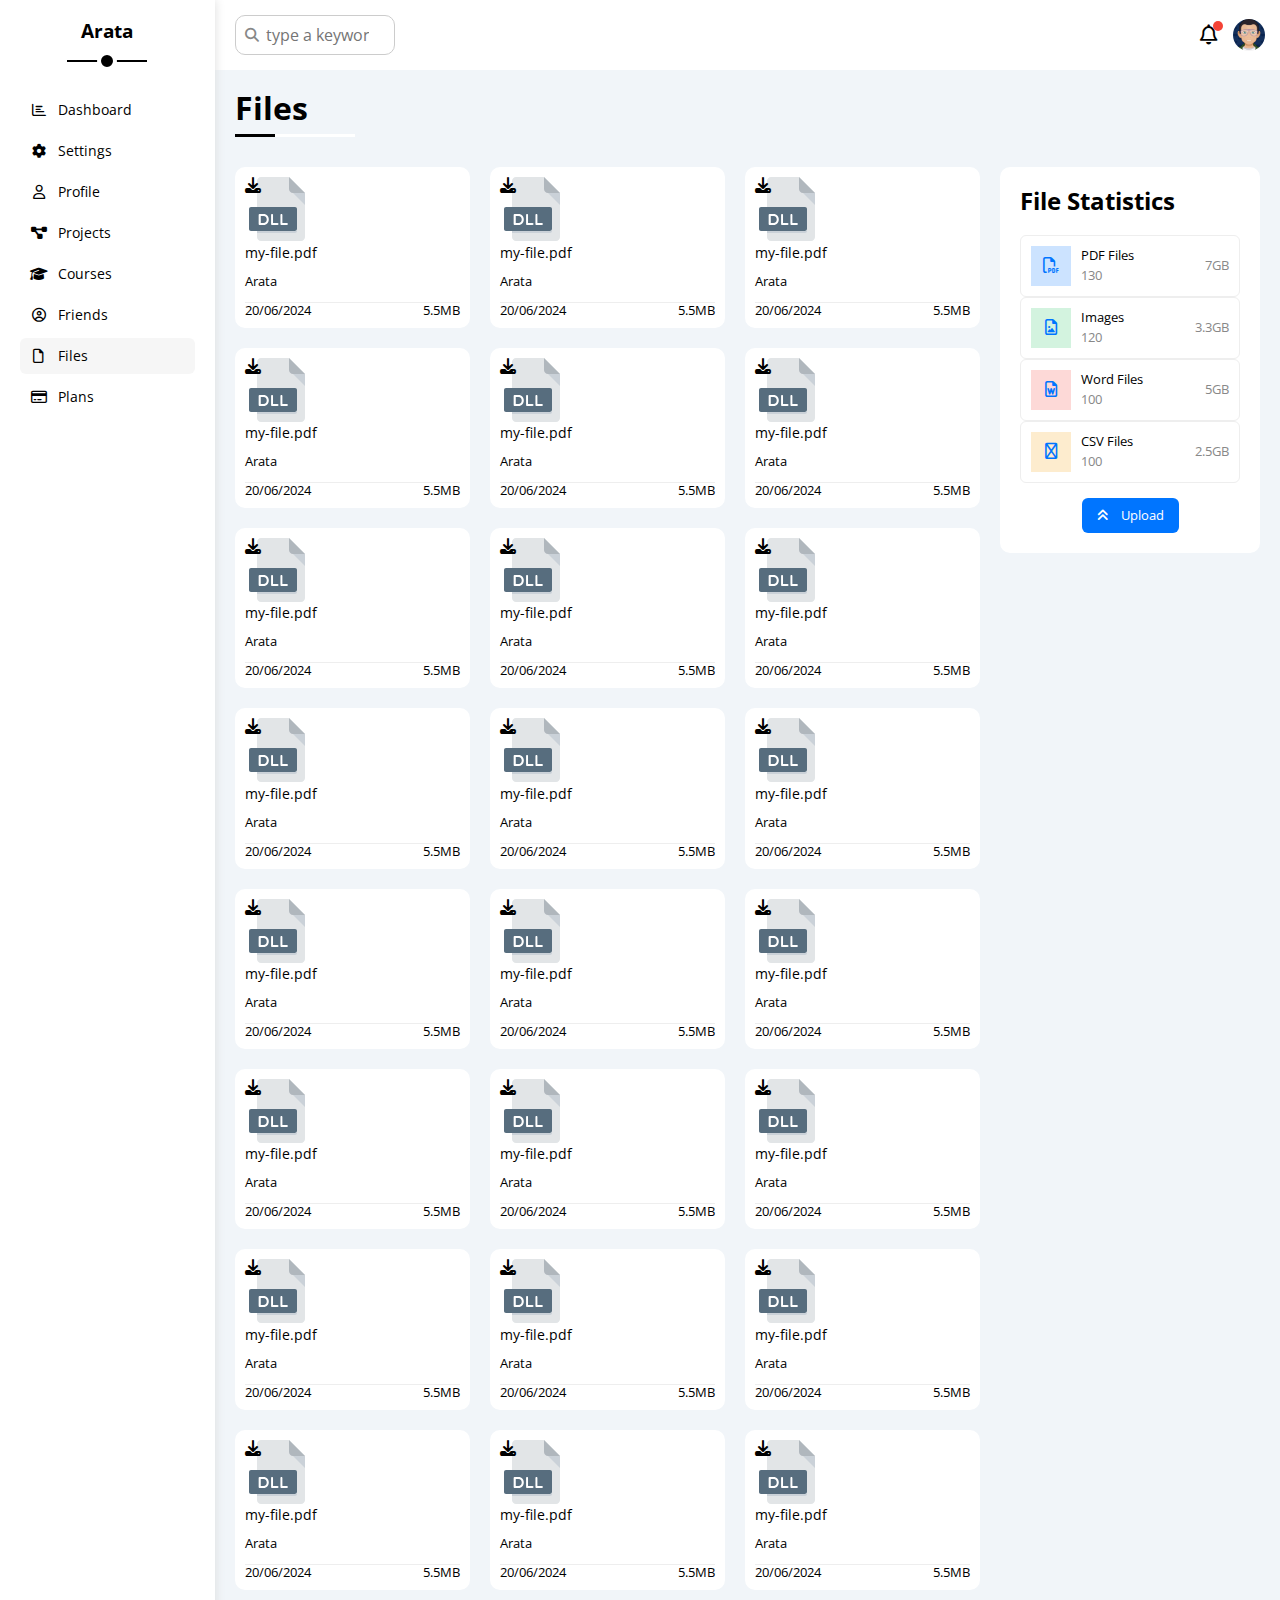
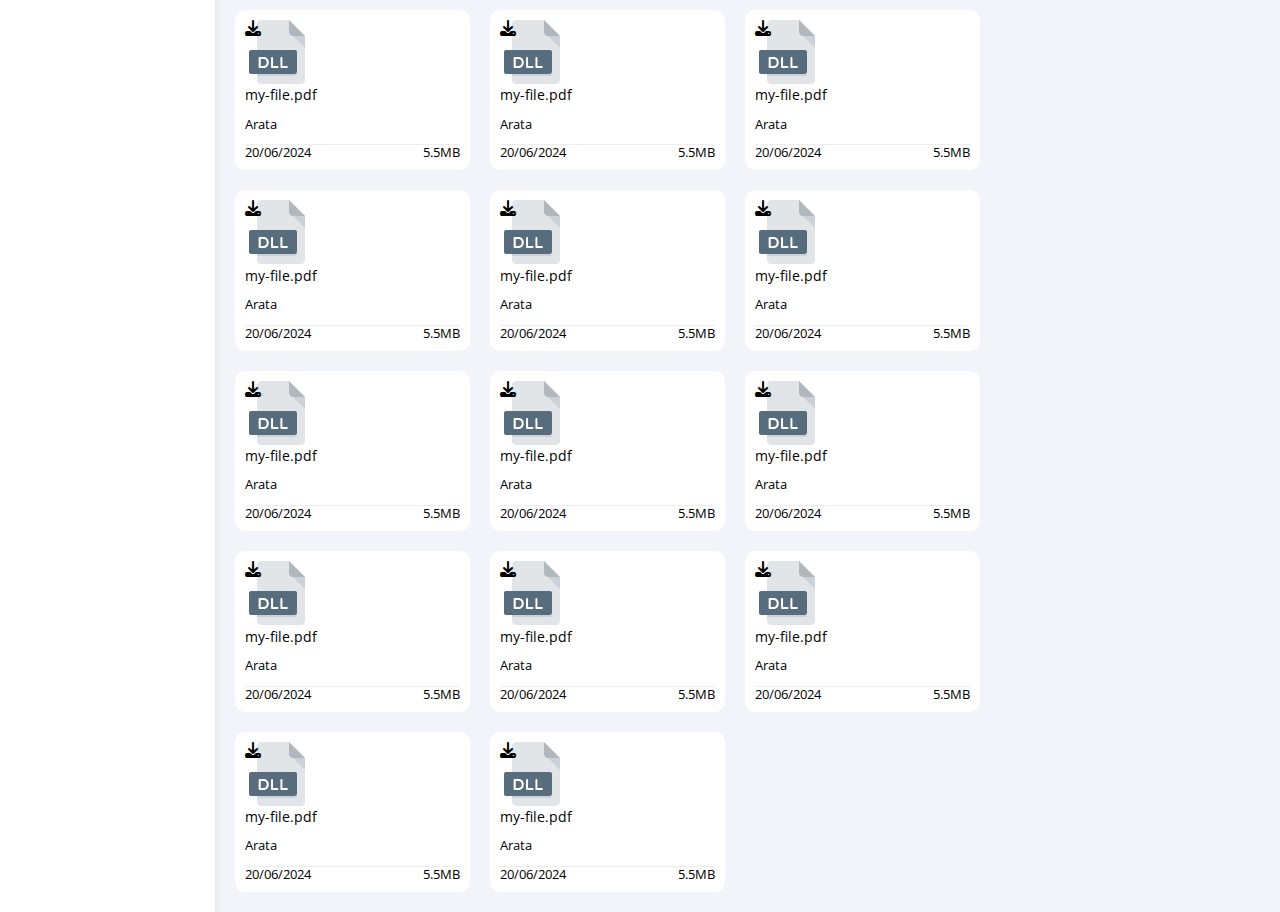
==== files.html @ ffbc425f "upload the design" ====
<!DOCTYPE html>
<html lang="en">

<head>
    <meta charset="UTF-8">
    <meta http-equiv="X-UA-Compatible" content="ie=edge">
    <meta name="viewport" content="width=device-width, initial-scale=1.0">
    <!-- render elements of site -->
    <link rel="stylesheet" href="css/normalize.css">
    <!-- font awesome -->
    <link rel="stylesheet" href="css/all.min.css">
    <!-- framework -->
    <link rel="stylesheet" href="css/framework.css">
    <!-- google fonts -->
    <link rel="preconnect" href="https://fonts.googleapis.com">
    <link rel="preconnect" href="https://fonts.gstatic.com" crossorigin>
    <link href="https://fonts.googleapis.com/css2?family=Open+Sans:ital,wght@0,300..800;1,300..800&display=swap"
        rel="stylesheet">
    <!-- main style -->
    <link rel="stylesheet" href="css/main.css">
    <title>Files</title>
</head>

<body>
    <div class="page d-flex">
        <div class="sidebar bg-white p-20 p-relative">
            <h3 class="p-relative text-c mt-0">Arata</h3>
            <ul>
                <li>
                    <a class=" d-flex align-center fs-14 c-black rad-6 p-10" href="index.html">
                        <i class="fa-regular fa-chart-bar fa-fw"></i>
                        <span>Dashboard</span>
                    </a>
                </li>
                <li>
                    <a class="d-flex align-center fs-14 c-black rad-6 p-10" href="settings.html">
                        <i class="fa-solid fa-gear fa-fw"></i>
                        <span>Settings</span>
                    </a>
                </li>
                <li>
                    <a class="d-flex align-center fs-14 c-black rad-6 p-10" href="profile.html">
                        <i class="fa-regular fa-user fa-fw"></i>
                        <span>Profile</span>
                    </a>
                </li>
                <li>
                    <a class="d-flex align-center fs-14 c-black rad-6 p-10" href="projects.html">
                        <i class="fa-solid fa-diagram-project fa-fw"></i>
                        <span>Projects</span>
                    </a>
                </li>
                <li>
                    <a class="d-flex align-center fs-14 c-black rad-6 p-10" href="courses.html">
                        <i class="fa-solid fa-graduation-cap fa-fw"></i>
                        <span>Courses</span>
                    </a>
                </li>
                <li>
                    <a class="d-flex align-center fs-14 c-black rad-6 p-10" href="friends.html">
                        <i class="fa-regular fa-circle-user fa-fw"></i>
                        <span>Friends</span>
                    </a>
                </li>
                <li>
                    <a class="active d-flex align-center fs-14 c-black rad-6 p-10" href="files.html">
                        <i class="fa-regular fa-file fa-fw"></i>
                        <span>Files</span>
                    </a>
                </li>
                <li>
                    <a class="d-flex align-center fs-14 c-black rad-6 p-10" href="plans.html">
                        <i class="fa-regular fa-credit-card fa-fw"></i>
                        <span>Plans</span>
                    </a>
                </li>
            </ul>
        </div>
        <div class="content w-full">
            <!-- START head -->
            <div class="head bg-white p-15 between-flex">
                <div class="search p-relative">
                    <input class="p-10" type="search" name="search" placeholder="type a keyword" id="">
                </div>
                <div class="icons d-flex align-center">
                    <span class="notification p-relative">
                        <i class="fa-regular fa-bell fa-lg"></i>
                    </span>
                    <img src="images/avatar.png" alt="">
                </div>
            </div>
            <!-- END head -->
            <h1 class="p-relative">Files</h1>
            <div class="files-page d-flex  m-20 gap-20">
                <div class="files-stats p-20 bg-white rad-10">
                    <h2 class="mt-0 mb-15 text-c-mobile">File Statistics</h2>
                    <div class="d-flex align-center p-10 rad-6 mb-15 fs-13 border-eee">
                        <i class="fa-regular fa-file-pdf fa-lg blue center-flex c-blue icon"></i>
                        <div class="info ">
                            <span>PDF Files</span>
                            <span class= "c-gray d-block mt-5">130</span>
                        </div>
                        <div class="size c-gray">7GB</div>
                    </div>
                    <div class="d-flex align-center p-10 rad-6 mb-15 fs-13 border-eee">
                        <i class="fa-regular fa-file-image fa-lg green center-flex c-blue icon"></i>
                        <div class="info ">
                            <span>Images</span>
                            <span class= "c-gray d-block mt-5">120</span>
                        </div>
                        <div class="size c-gray">3.3GB</div>
                    </div>
                    <div class="d-flex align-center p-10 rad-6 mb-15 fs-13 border-eee">
                        <i class="fa-regular fa-file-word fa-lg red center-flex c-blue icon"></i>
                        <div class="info ">
                            <span>Word Files</span>
                            <span class= "c-gray d-block mt-5">100</span>
                        </div>
                        <div class="size c-gray">5GB</div>
                    </div>
                    <div class="d-flex align-center p-10 rad-6 mb-15 fs-13 border-eee">
                        <i class="fa-regular fa-file-csv fa-lg orange center-flex c-blue icon"></i>
                        <div class="info ">
                            <span>CSV Files</span>
                            <span class= "c-gray d-block mt-5">100</span>
                        </div>
                        <div class="size c-gray">2.5GB</div>
                    </div>
                    <a href="#" class="upload bg-blue c-white fs-13 rad-6 d-block w-fit p-5">
                        <i class="fa-solid fa-angles-up mr-10"></i>
                        Upload
                    </a>
                </div>
                <div class="files-content d-grid gap-20">
                    <div class="file bg-white p-10 rad-10">
                        <i class="fa-solid fa-download c-grey p-absolute"></i>
                        <div class="icon txt-c">
                            <img class="mt-15 mb-15" src="images/dll.svg" alt="">
                        </div>
                        <div class="txt-c mb-10 fs-14">my-file.pdf</div>
                        <p class="c-grey fs-13">Arata</p>
                        <div class="info between-flex mt-10 pt-10 fs-13 c-grey">
                            <span>20/06/2024
                            </span>
                            <span>5.5MB</span>
                        </div>
                    </div>
                    <div class="file bg-white p-10 rad-10">
                        <i class="fa-solid fa-download c-grey p-absolute"></i>
                        <div class="icon txt-c">
                            <img class="mt-15 mb-15" src="images/dll.svg" alt="">
                        </div>
                        <div class="txt-c mb-10 fs-14">my-file.pdf</div>
                        <p class="c-grey fs-13">Arata</p>
                        <div class="info between-flex mt-10 pt-10 fs-13 c-grey">
                            <span>20/06/2024
                            </span>
                            <span>5.5MB</span>
                        </div>
                    </div>
                    <div class="file bg-white p-10 rad-10">
                        <i class="fa-solid fa-download c-grey p-absolute"></i>
                        <div class="icon txt-c">
                            <img class="mt-15 mb-15" src="images/dll.svg" alt="">
                        </div>
                        <div class="txt-c mb-10 fs-14">my-file.pdf</div>
                        <p class="c-grey fs-13">Arata</p>
                        <div class="info between-flex mt-10 pt-10 fs-13 c-grey">
                            <span>20/06/2024
                            </span>
                            <span>5.5MB</span>
                        </div>
                    </div>
                    <div class="file bg-white p-10 rad-10">
                        <i class="fa-solid fa-download c-grey p-absolute"></i>
                        <div class="icon txt-c">
                            <img class="mt-15 mb-15" src="images/dll.svg" alt="">
                        </div>
                        <div class="txt-c mb-10 fs-14">my-file.pdf</div>
                        <p class="c-grey fs-13">Arata</p>
                        <div class="info between-flex mt-10 pt-10 fs-13 c-grey">
                            <span>20/06/2024
                            </span>
                            <span>5.5MB</span>
                        </div>
                    </div>
                    <div class="file bg-white p-10 rad-10">
                        <i class="fa-solid fa-download c-grey p-absolute"></i>
                        <div class="icon txt-c">
                            <img class="mt-15 mb-15" src="images/dll.svg" alt="">
                        </div>
                        <div class="txt-c mb-10 fs-14">my-file.pdf</div>
                        <p class="c-grey fs-13">Arata</p>
                        <div class="info between-flex mt-10 pt-10 fs-13 c-grey">
                            <span>20/06/2024
                            </span>
                            <span>5.5MB</span>
                        </div>
                    </div>
                    <div class="file bg-white p-10 rad-10">
                        <i class="fa-solid fa-download c-grey p-absolute"></i>
                        <div class="icon txt-c">
                            <img class="mt-15 mb-15" src="images/dll.svg" alt="">
                        </div>
                        <div class="txt-c mb-10 fs-14">my-file.pdf</div>
                        <p class="c-grey fs-13">Arata</p>
                        <div class="info between-flex mt-10 pt-10 fs-13 c-grey">
                            <span>20/06/2024
                            </span>
                            <span>5.5MB</span>
                        </div>
                    </div>
                    <div class="file bg-white p-10 rad-10">
                        <i class="fa-solid fa-download c-grey p-absolute"></i>
                        <div class="icon txt-c">
                            <img class="mt-15 mb-15" src="images/dll.svg" alt="">
                        </div>
                        <div class="txt-c mb-10 fs-14">my-file.pdf</div>
                        <p class="c-grey fs-13">Arata</p>
                        <div class="info between-flex mt-10 pt-10 fs-13 c-grey">
                            <span>20/06/2024
                            </span>
                            <span>5.5MB</span>
                        </div>
                    </div>
                    <div class="file bg-white p-10 rad-10">
                        <i class="fa-solid fa-download c-grey p-absolute"></i>
                        <div class="icon txt-c">
                            <img class="mt-15 mb-15" src="images/dll.svg" alt="">
                        </div>
                        <div class="txt-c mb-10 fs-14">my-file.pdf</div>
                        <p class="c-grey fs-13">Arata</p>
                        <div class="info between-flex mt-10 pt-10 fs-13 c-grey">
                            <span>20/06/2024
                            </span>
                            <span>5.5MB</span>
                        </div>
                    </div>
                    <div class="file bg-white p-10 rad-10">
                        <i class="fa-solid fa-download c-grey p-absolute"></i>
                        <div class="icon txt-c">
                            <img class="mt-15 mb-15" src="images/dll.svg" alt="">
                        </div>
                        <div class="txt-c mb-10 fs-14">my-file.pdf</div>
                        <p class="c-grey fs-13">Arata</p>
                        <div class="info between-flex mt-10 pt-10 fs-13 c-grey">
                            <span>20/06/2024
                            </span>
                            <span>5.5MB</span>
                        </div>
                    </div>
                    <div class="file bg-white p-10 rad-10">
                        <i class="fa-solid fa-download c-grey p-absolute"></i>
                        <div class="icon txt-c">
                            <img class="mt-15 mb-15" src="images/dll.svg" alt="">
                        </div>
                        <div class="txt-c mb-10 fs-14">my-file.pdf</div>
                        <p class="c-grey fs-13">Arata</p>
                        <div class="info between-flex mt-10 pt-10 fs-13 c-grey">
                            <span>20/06/2024
                            </span>
                            <span>5.5MB</span>
                        </div>
                    </div>
                    <div class="file bg-white p-10 rad-10">
                        <i class="fa-solid fa-download c-grey p-absolute"></i>
                        <div class="icon txt-c">
                            <img class="mt-15 mb-15" src="images/dll.svg" alt="">
                        </div>
                        <div class="txt-c mb-10 fs-14">my-file.pdf</div>
                        <p class="c-grey fs-13">Arata</p>
                        <div class="info between-flex mt-10 pt-10 fs-13 c-grey">
                            <span>20/06/2024
                            </span>
                            <span>5.5MB</span>
                        </div>
                    </div>
                    <div class="file bg-white p-10 rad-10">
                        <i class="fa-solid fa-download c-grey p-absolute"></i>
                        <div class="icon txt-c">
                            <img class="mt-15 mb-15" src="images/dll.svg" alt="">
                        </div>
                        <div class="txt-c mb-10 fs-14">my-file.pdf</div>
                        <p class="c-grey fs-13">Arata</p>
                        <div class="info between-flex mt-10 pt-10 fs-13 c-grey">
                            <span>20/06/2024
                            </span>
                            <span>5.5MB</span>
                        </div>
                    </div>
                    <div class="file bg-white p-10 rad-10">
                        <i class="fa-solid fa-download c-grey p-absolute"></i>
                        <div class="icon txt-c">
                            <img class="mt-15 mb-15" src="images/dll.svg" alt="">
                        </div>
                        <div class="txt-c mb-10 fs-14">my-file.pdf</div>
                        <p class="c-grey fs-13">Arata</p>
                        <div class="info between-flex mt-10 pt-10 fs-13 c-grey">
                            <span>20/06/2024
                            </span>
                            <span>5.5MB</span>
                        </div>
                    </div>
                    <div class="file bg-white p-10 rad-10">
                        <i class="fa-solid fa-download c-grey p-absolute"></i>
                        <div class="icon txt-c">
                            <img class="mt-15 mb-15" src="images/dll.svg" alt="">
                        </div>
                        <div class="txt-c mb-10 fs-14">my-file.pdf</div>
                        <p class="c-grey fs-13">Arata</p>
                        <div class="info between-flex mt-10 pt-10 fs-13 c-grey">
                            <span>20/06/2024
                            </span>
                            <span>5.5MB</span>
                        </div>
                    </div>
                    <div class="file bg-white p-10 rad-10">
                        <i class="fa-solid fa-download c-grey p-absolute"></i>
                        <div class="icon txt-c">
                            <img class="mt-15 mb-15" src="images/dll.svg" alt="">
                        </div>
                        <div class="txt-c mb-10 fs-14">my-file.pdf</div>
                        <p class="c-grey fs-13">Arata</p>
                        <div class="info between-flex mt-10 pt-10 fs-13 c-grey">
                            <span>20/06/2024
                            </span>
                            <span>5.5MB</span>
                        </div>
                    </div>
                    <div class="file bg-white p-10 rad-10">
                        <i class="fa-solid fa-download c-grey p-absolute"></i>
                        <div class="icon txt-c">
                            <img class="mt-15 mb-15" src="images/dll.svg" alt="">
                        </div>
                        <div class="txt-c mb-10 fs-14">my-file.pdf</div>
                        <p class="c-grey fs-13">Arata</p>
                        <div class="info between-flex mt-10 pt-10 fs-13 c-grey">
                            <span>20/06/2024
                            </span>
                            <span>5.5MB</span>
                        </div>
                    </div>
                    <div class="file bg-white p-10 rad-10">
                        <i class="fa-solid fa-download c-grey p-absolute"></i>
                        <div class="icon txt-c">
                            <img class="mt-15 mb-15" src="images/dll.svg" alt="">
                        </div>
                        <div class="txt-c mb-10 fs-14">my-file.pdf</div>
                        <p class="c-grey fs-13">Arata</p>
                        <div class="info between-flex mt-10 pt-10 fs-13 c-grey">
                            <span>20/06/2024
                            </span>
                            <span>5.5MB</span>
                        </div>
                    </div>
                    <div class="file bg-white p-10 rad-10">
                        <i class="fa-solid fa-download c-grey p-absolute"></i>
                        <div class="icon txt-c">
                            <img class="mt-15 mb-15" src="images/dll.svg" alt="">
                        </div>
                        <div class="txt-c mb-10 fs-14">my-file.pdf</div>
                        <p class="c-grey fs-13">Arata</p>
                        <div class="info between-flex mt-10 pt-10 fs-13 c-grey">
                            <span>20/06/2024
                            </span>
                            <span>5.5MB</span>
                        </div>
                    </div>
                    <div class="file bg-white p-10 rad-10">
                        <i class="fa-solid fa-download c-grey p-absolute"></i>
                        <div class="icon txt-c">
                            <img class="mt-15 mb-15" src="images/dll.svg" alt="">
                        </div>
                        <div class="txt-c mb-10 fs-14">my-file.pdf</div>
                        <p class="c-grey fs-13">Arata</p>
                        <div class="info between-flex mt-10 pt-10 fs-13 c-grey">
                            <span>20/06/2024
                            </span>
                            <span>5.5MB</span>
                        </div>
                    </div>
                    <div class="file bg-white p-10 rad-10">
                        <i class="fa-solid fa-download c-grey p-absolute"></i>
                        <div class="icon txt-c">
                            <img class="mt-15 mb-15" src="images/dll.svg" alt="">
                        </div>
                        <div class="txt-c mb-10 fs-14">my-file.pdf</div>
                        <p class="c-grey fs-13">Arata</p>
                        <div class="info between-flex mt-10 pt-10 fs-13 c-grey">
                            <span>20/06/2024
                            </span>
                            <span>5.5MB</span>
                        </div>
                    </div>
                    <div class="file bg-white p-10 rad-10">
                        <i class="fa-solid fa-download c-grey p-absolute"></i>
                        <div class="icon txt-c">
                            <img class="mt-15 mb-15" src="images/dll.svg" alt="">
                        </div>
                        <div class="txt-c mb-10 fs-14">my-file.pdf</div>
                        <p class="c-grey fs-13">Arata</p>
                        <div class="info between-flex mt-10 pt-10 fs-13 c-grey">
                            <span>20/06/2024
                            </span>
                            <span>5.5MB</span>
                        </div>
                    </div>
                    <div class="file bg-white p-10 rad-10">
                        <i class="fa-solid fa-download c-grey p-absolute"></i>
                        <div class="icon txt-c">
                            <img class="mt-15 mb-15" src="images/dll.svg" alt="">
                        </div>
                        <div class="txt-c mb-10 fs-14">my-file.pdf</div>
                        <p class="c-grey fs-13">Arata</p>
                        <div class="info between-flex mt-10 pt-10 fs-13 c-grey">
                            <span>20/06/2024
                            </span>
                            <span>5.5MB</span>
                        </div>
                    </div>
                    <div class="file bg-white p-10 rad-10">
                        <i class="fa-solid fa-download c-grey p-absolute"></i>
                        <div class="icon txt-c">
                            <img class="mt-15 mb-15" src="images/dll.svg" alt="">
                        </div>
                        <div class="txt-c mb-10 fs-14">my-file.pdf</div>
                        <p class="c-grey fs-13">Arata</p>
                        <div class="info between-flex mt-10 pt-10 fs-13 c-grey">
                            <span>20/06/2024
                            </span>
                            <span>5.5MB</span>
                        </div>
                    </div>
                    <div class="file bg-white p-10 rad-10">
                        <i class="fa-solid fa-download c-grey p-absolute"></i>
                        <div class="icon txt-c">
                            <img class="mt-15 mb-15" src="images/dll.svg" alt="">
                        </div>
                        <div class="txt-c mb-10 fs-14">my-file.pdf</div>
                        <p class="c-grey fs-13">Arata</p>
                        <div class="info between-flex mt-10 pt-10 fs-13 c-grey">
                            <span>20/06/2024
                            </span>
                            <span>5.5MB</span>
                        </div>
                    </div>
                    <div class="file bg-white p-10 rad-10">
                        <i class="fa-solid fa-download c-grey p-absolute"></i>
                        <div class="icon txt-c">
                            <img class="mt-15 mb-15" src="images/dll.svg" alt="">
                        </div>
                        <div class="txt-c mb-10 fs-14">my-file.pdf</div>
                        <p class="c-grey fs-13">Arata</p>
                        <div class="info between-flex mt-10 pt-10 fs-13 c-grey">
                            <span>20/06/2024
                            </span>
                            <span>5.5MB</span>
                        </div>
                    </div>
                    <div class="file bg-white p-10 rad-10">
                        <i class="fa-solid fa-download c-grey p-absolute"></i>
                        <div class="icon txt-c">
                            <img class="mt-15 mb-15" src="images/dll.svg" alt="">
                        </div>
                        <div class="txt-c mb-10 fs-14">my-file.pdf</div>
                        <p class="c-grey fs-13">Arata</p>
                        <div class="info between-flex mt-10 pt-10 fs-13 c-grey">
                            <span>20/06/2024
                            </span>
                            <span>5.5MB</span>
                        </div>
                    </div>
                    <div class="file bg-white p-10 rad-10">
                        <i class="fa-solid fa-download c-grey p-absolute"></i>
                        <div class="icon txt-c">
                            <img class="mt-15 mb-15" src="images/dll.svg" alt="">
                        </div>
                        <div class="txt-c mb-10 fs-14">my-file.pdf</div>
                        <p class="c-grey fs-13">Arata</p>
                        <div class="info between-flex mt-10 pt-10 fs-13 c-grey">
                            <span>20/06/2024
                            </span>
                            <span>5.5MB</span>
                        </div>
                    </div>
                    <div class="file bg-white p-10 rad-10">
                        <i class="fa-solid fa-download c-grey p-absolute"></i>
                        <div class="icon txt-c">
                            <img class="mt-15 mb-15" src="images/dll.svg" alt="">
                        </div>
                        <div class="txt-c mb-10 fs-14">my-file.pdf</div>
                        <p class="c-grey fs-13">Arata</p>
                        <div class="info between-flex mt-10 pt-10 fs-13 c-grey">
                            <span>20/06/2024
                            </span>
                            <span>5.5MB</span>
                        </div>
                    </div>
                    <div class="file bg-white p-10 rad-10">
                        <i class="fa-solid fa-download c-grey p-absolute"></i>
                        <div class="icon txt-c">
                            <img class="mt-15 mb-15" src="images/dll.svg" alt="">
                        </div>
                        <div class="txt-c mb-10 fs-14">my-file.pdf</div>
                        <p class="c-grey fs-13">Arata</p>
                        <div class="info between-flex mt-10 pt-10 fs-13 c-grey">
                            <span>20/06/2024
                            </span>
                            <span>5.5MB</span>
                        </div>
                    </div>
                    <div class="file bg-white p-10 rad-10">
                        <i class="fa-solid fa-download c-grey p-absolute"></i>
                        <div class="icon txt-c">
                            <img class="mt-15 mb-15" src="images/dll.svg" alt="">
                        </div>
                        <div class="txt-c mb-10 fs-14">my-file.pdf</div>
                        <p class="c-grey fs-13">Arata</p>
                        <div class="info between-flex mt-10 pt-10 fs-13 c-grey">
                            <span>20/06/2024
                            </span>
                            <span>5.5MB</span>
                        </div>
                    </div>
                    <div class="file bg-white p-10 rad-10">
                        <i class="fa-solid fa-download c-grey p-absolute"></i>
                        <div class="icon txt-c">
                            <img class="mt-15 mb-15" src="images/dll.svg" alt="">
                        </div>
                        <div class="txt-c mb-10 fs-14">my-file.pdf</div>
                        <p class="c-grey fs-13">Arata</p>
                        <div class="info between-flex mt-10 pt-10 fs-13 c-grey">
                            <span>20/06/2024
                            </span>
                            <span>5.5MB</span>
                        </div>
                    </div>
                    <div class="file bg-white p-10 rad-10">
                        <i class="fa-solid fa-download c-grey p-absolute"></i>
                        <div class="icon txt-c">
                            <img class="mt-15 mb-15" src="images/dll.svg" alt="">
                        </div>
                        <div class="txt-c mb-10 fs-14">my-file.pdf</div>
                        <p class="c-grey fs-13">Arata</p>
                        <div class="info between-flex mt-10 pt-10 fs-13 c-grey">
                            <span>20/06/2024
                            </span>
                            <span>5.5MB</span>
                        </div>
                    </div>
                    <div class="file bg-white p-10 rad-10">
                        <i class="fa-solid fa-download c-grey p-absolute"></i>
                        <div class="icon txt-c">
                            <img class="mt-15 mb-15" src="images/dll.svg" alt="">
                        </div>
                        <div class="txt-c mb-10 fs-14">my-file.pdf</div>
                        <p class="c-grey fs-13">Arata</p>
                        <div class="info between-flex mt-10 pt-10 fs-13 c-grey">
                            <span>20/06/2024
                            </span>
                            <span>5.5MB</span>
                        </div>
                    </div>
                    <div class="file bg-white p-10 rad-10">
                        <i class="fa-solid fa-download c-grey p-absolute"></i>
                        <div class="icon txt-c">
                            <img class="mt-15 mb-15" src="images/dll.svg" alt="">
                        </div>
                        <div class="txt-c mb-10 fs-14">my-file.pdf</div>
                        <p class="c-grey fs-13">Arata</p>
                        <div class="info between-flex mt-10 pt-10 fs-13 c-grey">
                            <span>20/06/2024
                            </span>
                            <span>5.5MB</span>
                        </div>
                    </div>
                    <div class="file bg-white p-10 rad-10">
                        <i class="fa-solid fa-download c-grey p-absolute"></i>
                        <div class="icon txt-c">
                            <img class="mt-15 mb-15" src="images/dll.svg" alt="">
                        </div>
                        <div class="txt-c mb-10 fs-14">my-file.pdf</div>
                        <p class="c-grey fs-13">Arata</p>
                        <div class="info between-flex mt-10 pt-10 fs-13 c-grey">
                            <span>20/06/2024
                            </span>
                            <span>5.5MB</span>
                        </div>
                    </div>
                    <div class="file bg-white p-10 rad-10">
                        <i class="fa-solid fa-download c-grey p-absolute"></i>
                        <div class="icon txt-c">
                            <img class="mt-15 mb-15" src="images/dll.svg" alt="">
                        </div>
                        <div class="txt-c mb-10 fs-14">my-file.pdf</div>
                        <p class="c-grey fs-13">Arata</p>
                        <div class="info between-flex mt-10 pt-10 fs-13 c-grey">
                            <span>20/06/2024
                            </span>
                            <span>5.5MB</span>
                        </div>
                    </div>
                    <div class="file bg-white p-10 rad-10">
                        <i class="fa-solid fa-download c-grey p-absolute"></i>
                        <div class="icon txt-c">
                            <img class="mt-15 mb-15" src="images/dll.svg" alt="">
                        </div>
                        <div class="txt-c mb-10 fs-14">my-file.pdf</div>
                        <p class="c-grey fs-13">Arata</p>
                        <div class="info between-flex mt-10 pt-10 fs-13 c-grey">
                            <span>20/06/2024
                            </span>
                            <span>5.5MB</span>
                        </div>
                    </div>
                    <div class="file bg-white p-10 rad-10">
                        <i class="fa-solid fa-download c-grey p-absolute"></i>
                        <div class="icon txt-c">
                            <img class="mt-15 mb-15" src="images/dll.svg" alt="">
                        </div>
                        <div class="txt-c mb-10 fs-14">my-file.pdf</div>
                        <p class="c-grey fs-13">Arata</p>
                        <div class="info between-flex mt-10 pt-10 fs-13 c-grey">
                            <span>20/06/2024
                            </span>
                            <span>5.5MB</span>
                        </div>
                    </div>
                </div>
            </div>
        </div>
    </div>
</body>

</html>
---- css/framework.css ----
:root {
    --blue-color:#0075ff;
    --blue-alt-color:#0d69d5;
    --orange-color:#f59e0b;
    --green-color:#22C55E;
    --red-color:#f44336;
    --grey-color:#888;
}
/* start box */
.d-flex {
    display: flex;
}

.align-center {
    align-items: center;
}
.space-between {
    justify-content: space-between;
}
.d-grid {
    display: grid;
}
.gap-20 {
    gap: 20px;
}
.d-block {
    display: block;
}
.w-full {
    width: 100%;
}
.f-wrap {
    flex-wrap: wrap;
}
@media (max-width:767px) {
    .block-mobile {
            display: block;
    }
    .hide-mobile {
        display: none;
    }
}

/* end box */

/* start padding + margin  */
.p-5 {
    padding: 5px;
}
.p-10 {
    padding: 10px;
}
.p-15 {
    padding: 15px;
}
.pt-15 {
    padding-top: 15px;
}
.pb-10 {
    padding-bottom: 10px;
}
.pb-15 {
    padding-bottom: 15px;
}
.pl-15 {
    padding-left: 15px;
}
.p-20 {
    padding: 20px;
}
.m-15 {
    margin: 15px;
}
.m-20 {
    margin: 20px;
}
.mt-0  {
    margin-top: 0;
}
.mt-5 {
    margin-top: 5px;
}
.mt-10 {
    margin-top: 10px;
}
.mt-20 {
    margin-top: 20px;
}
.mt-25 {
    margin-top: 25px;
}
.mr-10 {
    margin-right: 10px;
}
.mr-15 {
    margin-right: 15px;
}
.mb-5 {
    margin-bottom: 5px;
}
.mb-10 {
    margin-bottom: 10px;
}
.mb-20 {
    margin-bottom: 20px;
}
/* end padding + margin  */
/* bg-color  */
.bg-white {
    background-color: white;
}
.bg-eee {
    background-color: #eee;
}
.bg-blue {
    background-color: var(--blue-color);
}
.bg-orange {
    background-color: var(--orange-color);
}
.bg-green {
    background-color: var(--green-color);
}
.bg-red {
    background-color: var(--red-color);
}
.c-black {
    color: black;
}
.c-gray {
    color: var(--grey-color);
}
.c-white {
    color: white;
}
.w-fit {
    width: fit-content;
}
.c-blue {
    color: var(--blue-color);
}
.c-orange {
    color: var(--orange-color);
}
.c-green {
    color: var(--green-color);
}
.c-red {
    color: var(--red-color);
}
/* end bg-color  */
/* start position  */
.p-relative {
    position: relative;
}
.p-absolute {
    position: absolute;
}
/* end position  */
/* start font */
.text-c {
    text-align: center;
}
.fs-13 {
    font-size: 13px;
}
.fs-14 {
    font-size: 14px;
}
.fs-15 {
    font-size: 15px;
}
.fs-25 {
    font-size: 25px;
}
.fw-bold {
    font-weight: bold;
}
@media (max-width:767px) {
    .text-c-mobile {
       text-align: center;
    }
}
.h-full {
    height: 100%;
}
.w-100 {
    width: 100px;
}
.h-100 {
    height: 100px;
}
/* end font */
/* start bordre */
.rad-6 {
    border-radius: 6px;
    -webkit-border-radius: 6px;
    -moz-border-radius: 6px;
    -ms-border-radius: 6px;
    -o-border-radius: 6px;
}
.rad-10 {
    border-radius: 10px;
    -webkit-border-radius: 10px;
    -moz-border-radius: 10px;
    -ms-border-radius: 10px;
    -o-border-radius: 10px;
}
.rad-half {
    border-radius: 50%;
    -webkit-border-radius: 50%;
    -moz-border-radius: 50%;
    -ms-border-radius: 50%;
    -o-border-radius: 50%;
}
.b-none {
    border-style: none;
}
.border-ccc {
    border: 1px solid #ccc;
}
.border-eee {
    border: 1px solid #eee;
}
/* end bordre */
@media (max-width:767px) {
    .hide-mobile {
        display: none;
    }
    
}
/* START compenants */
.between-flex {
    display: flex;
    align-items: center;
    justify-content: space-between;
}
.center-flex {
    display: flex;
    align-items: center;
    justify-content: center;
}
.btn-shape {
    padding: 4px 10px ;
    border-radius: 6px;
    -webkit-border-radius: 6px;
    -moz-border-radius: 6px;
    -ms-border-radius: 6px;
    -o-border-radius: 6px;
}
.c-pionter:hover {
    cursor: pointer;
}

/* END compenants */
---- css/main.css ----
* {
    box-sizing: border-box;
}
body {
    font-family: "Open Sans", sans-serif;
    margin: 0;
}
*:focus {
    outline: none;
}
html {
    scroll-behavior: smooth;
}
a {
    text-decoration: none;
}
.page  {
    min-height: 200vh;
    background-color: #f1f5f9;
}
ul {
    list-style: none;
    padding: 0;
}
::-webkit-scrollbar {
    width: 15px;
}
::-webkit-scrollbar-track {
    background-color: white;
}
::-webkit-scrollbar-thumb {
    background-color: var(--blue-color);
}
::-webkit-scrollbar-thumb:hover {
    background-color: var(--blue-alt-color);
}
/* START sidebar */
.sidebar {
    width: 250px;
    box-shadow: 0 0 10px #ddd;
    
}
.sidebar > h3{
    margin-bottom: 50px;
    
}
.sidebar>h3::before {
    content: "";
    position: absolute;
    width: 80px;
    height: 2px;
    bottom: -20px;
    background-color: black;
    transform: translateX(-50%);
    left: 50%;
}
.sidebar > h3::after {
    content: "";
    position: absolute;
    left: 50%;
    width: 12px;
    height: 12px;
    border-radius: 50%;
    bottom: -29px;
    transform: translateX(-10px);
    border: 4px solid white;
    background-color: black;
    -webkit-border-radius: 50%;
    -moz-border-radius: 50%;
    -ms-border-radius: 50%;
    -o-border-radius: 50%;
    -webkit-transform: translateX(-10px);
    -moz-transform: translateX(-10px);
    -ms-transform: translateX(-10px);
    -o-transform: translateX(-10px);
}
.sidebar ul li a {
    transition: 0.3s;
    margin-bottom: 5px;
    -webkit-transition: 0.3s;
    -moz-transition: 0.3s;
    -ms-transition: 0.3s;
    -o-transition: 0.3s;
}
.sidebar ul li a:hover,
.sidebar ul li a.active {
    background-color: #f6f6f6;
    border-radius: 6px;
    -webkit-border-radius: 6px;
    -moz-border-radius: 6px;
    -ms-border-radius: 6px;
    -o-border-radius: 6px;
}
.sidebar ul li a span {
    font-size: 14px;
    margin-left: 10px;
}
@media (max-width:767px) {
    .sidebar {
        width: 58px;
        padding-block-end: 10px;
    }
    .sidebar ul li a span {
        display: none;
    }
    .sidebar > h3 {
        font-size: 13px;
        margin-bottom: 15px;
    }
    .sidebar > h3::after,
    .sidebar > h3:before {
        display: none;

    }

}
/* END sidebar */
/* START content */
.content {
    overflow: hidden;
}
.head .search::before {
    font-family: var(--fa-style-family-classic);
    content: "\f002";
    font-weight: 900;
    position: absolute;
    left: 15px;
    top: 50%;
    transform: translateY(-50%);
    font-size: 14px;
    color: var(--grey-color);
    -webkit-transform: translateY(-50%);
    -moz-transform: translateY(-50%);
    -ms-transform: translateY(-50%);
    -o-transform: translateY(-50%);
}
.head .search input {
    border: 1px solid #ccc;
    border-radius: 10px;
    margin-left: 5px;
    padding-left: 30px;
    width: 160px;
    transition: width 0.3s;
    -webkit-border-radius: 10px;
    -moz-border-radius: 10px;
    -ms-border-radius: 10px;
    -o-border-radius: 10px;
    -webkit-transition: width 0.3s;
    -moz-transition: width 0.3s;
    -ms-transition: width 0.3s;
    -o-transition: width 0.3s;
}
.head .search input:focus {
   width: 200px;
}
.head .search input:focus::placeholder {
    opacity: 0;
}
.head .icons .notification::before {
    content: '';
    position: absolute;
    width: 10px;
    height: 10px;
    background-color: var(--red-color);
    border-radius: 50%;
    right: -5px;
    top: -5px;
    -webkit-border-radius: 50%;
    -moz-border-radius: 50%;
    -ms-border-radius: 50%;
    -o-border-radius: 50%;
}
.head .icons img {
    width: 32px;
    height: 32px;
    margin-left: 15px;
    border-radius: 50%;
    -webkit-border-radius: 50%;
    -moz-border-radius: 50%;
    -ms-border-radius: 50%;
    -o-border-radius: 50%;
}
.page h1 {
    margin: 20px 20px 40px;
}
.page h1::before,
.page h1::after {
    content: "";
    height: 3px;
    position:absolute;
    bottom: -10px;
    left: 0;

}
.page h1::before {
    background-color: white;
    width: 120px;
}
.page h1::after {
    background-color: black;
    width: 40px;
}
.wrapper {
    grid-template-columns: repeat(auto-fill, minmax(450px , 1fr));
    margin-left: 20px;
    margin-right: 20px;
}
@media (max-width:767px) {
    .wrapper {
        grid-template-columns: minmax(200px, 1fr);
        margin-left: 20px;
        margin-right: 20px;
        gap: 10px;
    }
    
}
/* END content */
/* START welcome */
.welcome {
    overflow: hidden;
}
.welcome .intro img {
    width: 200px;
    margin-bottom: -10px;
}
.welcome .avatar {
    width: 64px;
    height: 64px;
    border: 2px solid white;
    border-radius: 50%;
    padding: 2px;
    box-shadow: 0 0 5px #ddd;
    margin-left: 20px;
    margin-top: -32px;
    -webkit-border-radius: 50%;
    -moz-border-radius: 50%;
    -ms-border-radius: 50%;
    -o-border-radius: 50%;
}
.welcome .body {
    border-top: 1px solid #eee;
    border-bottom: 1px solid #eee;

}
.welcome .body > div {
    flex: 1;
}
.welcome .visit {
    margin: 0 15px 15px auto;
    transition:0.3s;
    padding: 5px;
    border-radius: 6px;
    -webkit-transition:0.3s;
    -moz-transition:0.3s;
    -ms-transition:0.3s;
    -o-transition:0.3s;
    -webkit-transition:0.3s;
    -webkit-border-radius: 6px;
    -moz-border-radius: 6px;
    -ms-border-radius: 6px;
    -o-border-radius: 6px;
}
.welcome .visit:hover {
    background-color: var(--blue-alt-color);
}
@media (max-width: 767px) {
    .welcome .intro {
        padding-bottom: 30px;
    }
    .welcome .avatar {
        margin-left: 0;
    }
    .welcome .body > div:not(:last-child) {
        margin-bottom: 20px;
    }
    
}
/* END welcome */
/* START quick drafts */
.quick-draft form textarea {
    min-height: 200px;
    resize: none;
}
.quick-draft .save {
    margin-left: 93%;
    transition: 0.3s;
    -webkit-transition: 0.3s;
    -moz-transition: 0.3s;
    -ms-transition: 0.3s;
    -o-transition: 0.3s;
}
.quick-draft form .save:hover {
    background-color: var(--blue-alt-color);
}
@media (max-width:767px) {
    .quick-draft form .save {
            margin-left: 80%;
    }
    
}
/* END quick drafts */
/* START targets */
.targets .target-row .icon {
    width: 80px;
    height: 80px;
    margin-right: 15px;
}
.targets .details {
    flex: 1;
}
.targets .details .progress {
    height: 4px;
}
.targets .details .progress > span {
    position: absolute;
    left: 0;
    top: 0;
    height: 100%;
}
.targets .details .progress > span span {
    position: absolute;
    bottom: 16px;
    right: -16px;
    color: white;
    padding: 2px 5px;
    border-radius: 6px ;
    font-size: 13px;
    -webkit-border-radius: 6px ;
    -moz-border-radius: 6px ;
    -ms-border-radius: 6px ;
    -o-border-radius: 6px ;
}
.targets .details .progress > span span::after {
    content: "";
    position: absolute;
    border-style: solid;
    border-width: 5px;
    bottom: -10px;
    left: 50%;
    transform: translateX(-50%);
    -webkit-transform: translateX(-50%);
    -moz-transform: translateX(-50%);
    -ms-transform: translateX(-50%);
    -o-transform: translateX(-50%);
}
.targets .details .progress > .blue span::after {
        border-top-color: var(--blue-color);
}
.targets .details .progress > .orange span::after {
        border-top-color: var(--orange-color);
}
.targets .details .progress > .green span::after {
        border-top-color: var(--green-color);
}
.blue .icon,
.blue .progress {
    background-color: rgb(0 117 255 / 20%);
}
.orange .icon,
.orange .progress {
    background-color: rgb(245 158 11 / 20%);
}
.green .icon,
.green .progress {
    background-color: rgb(34 197 94 / 20%);
}
/* END targets */
/* START tickets */
.tickets .box {
    border: 1px solid #ccc;
    width: calc(50% - 10px);
}
@media (max-width: 767px) {
    .tickets .box {
        width: 100%;
    }
}
/* END tickets */

/* LATEST NEWS */
.latest-news .news-row:not(:last-of-type) {
    margin-bottom: 20px;
    padding-bottom: 20px;
    border-bottom: 1px solid #eee;

}
.latest-news .news-row img {
    width: 100px;
    border-radius: 6px;
    margin-right: 15px;
    -webkit-border-radius: 6px;
    -moz-border-radius: 6px;
    -ms-border-radius: 6px;
    -o-border-radius: 6px;
}
.latest-news .info {
    flex-grow: 1;
}
.latest-news .info h3 {
    margin: 0 0 6px;
    font-size: 16px;
    
}
@media (max-width:767px) {
    .latest-news .news-row {
        display: block;
    }
    .latest-news .news-row .label{
        margin: 10px auto;
        width: fit-content;
    }
    
}
/* END LATEST NEWS */
/* START tasks */
.tasks .task-row:not(:last-of-type) {
    margin-bottom: 15px;
    padding-bottom: 15px;
    border-bottom: 1px solid #eee;
}
.tasks .info {
    flex-grow: 1;
}
.tasks .done {
    opacity: 0.3;
}
.tasks .done h3,
.tasks .done p {
    text-decoration: line-through;
}
.tasks .delete {
    cursor: pointer;
    transition: 0.3s;
    -webkit-transition: 0.3s;
    -moz-transition: 0.3s;
    -ms-transition: 0.3s;
    -o-transition: 0.3s;
}
.tasks .delete:hover {
    color: var(--red-color);
}
/* END tasks */
/* START latest uplaods */
.latest-uploads ul li:not(:last-child){
    border-bottom: 1px solid #eee;

}
.latest-uploads ul li img {
    width: 40px;
    height: 40px;
}
/* END latest uplaods */

/* START LAST PROJECT */
.last-project ul::before {
    content: '';
    position: absolute;
    left: 11px;
    width: 2px;
    height: 90%;
    background-color: var(--blue-color);
}

.last-project ul li::before {
    content: '';
    width: 20px;
    height: 20px;
    display: block;
    border-radius: 50%;
    background-color: white;
    border: 2px solid white;
    outline: 2px solid var(--blue-color);
    margin-right: 15px;
    -webkit-border-radius: 50%;
    -moz-border-radius: 50%;
    -ms-border-radius: 50%;
    -o-border-radius: 50%;
    z-index: 1;
}
.last-project ul li.done::before {
    content: '';
    background-color: var(--blue-color);
}
.last-project ul li.current::before {
    animation: change-color linear infinite;
    -webkit-animation: change-color 2s linear infinite;
}
.last-project .launch-icon {
    position: absolute;
    width: 160px;
    bottom: 0;
    right: 0;
    opacity: 0.1;
}
/* END LAST PROJECT */
/* START reminders */
.reminders ul li .key {
    width: 15px;
    height: 15px;
}
.reminders ul li {
    margin-bottom: 10px;
}
.reminders ul li > .blue {
    border-left: 2px solid var(--blue-color);
}
.reminders ul li > .green {
    border-left: 2px solid var(--green-color);
}
.reminders ul li > .orange {
    border-left: 2px solid var(--orange-color);
}
.reminders ul li > .red {
    border-left: 2px solid var(--red-color);
}
/* END reminders */
/* START latest post */
.latest-post .avatar {
    width: 48px;
    height: 48px;
}
.latest-post .post-content {
    text-transform: capitalize;
    line-height: 1.8;
    border-top: 1px solid #eee;
    border-bottom: 1px solid #eee;
    min-height: 140px;
}
/* END latest post */
/* START social media */
.social-media .box {
    padding-left: 70px;
    overflow: hidden;
}
.social-media .box i {
    position: absolute;
    left: 0;
    top: 0;
    width: 52px;
    transition: 0.3s;
    -webkit-transition: 0.3s;
    -moz-transition: 0.3s;
    -ms-transition: 0.3s;
    -o-transition: 0.3s;
}
.social-media .box i:hover  {
    transform: rotate(5deg);
    -webkit-transform: rotate(5deg);
    -moz-transform: rotate(5deg);
    -ms-transform: rotate(5deg);
    -o-transform: rotate(5deg);
}
.social-media .x {
    background-color: rgba(0, 0, 0, 0.734);
    color: black;
}
.social-media .x i,
.social-media .x a {
    background-color: black;
}
.social-media .youtube {
    background-color: rgba(114, 11, 11, 0.734);
    color: rgb(123, 21, 21);
}
.social-media .youtube i,
.social-media .youtube a {
    background-color: black;
}
.social-media .linkedin {
    background-color: rgba(11, 27, 164, 0.734);
    color: rgb(8, 43, 149);
}
.social-media .linkedin i,
.social-media .linkedin a {
    background-color: rgb(0, 44, 119);
}
.social-media .facebook {
    background-color: rgba(8, 74, 228, 0.734);
    color: rgb(14, 121, 235);
}
.social-media .facebook i,
.social-media .facebook a {
    background-color: rgb(6, 93, 214);
}
/* END social media */
/* START project table */
.projects .responsive-table {
    overflow-x: auto;

}
.projects table {
    min-width: 1000px;
    border-spacing: 0;
}
.projects thead td {
    background-color: #eee;
    font-weight: bold;
}
.projects thead td {
    padding: 15px;
}
.projects tbody td {
    padding: 15px;
    border-bottom: 1px solid #eee;
    border-left: 1px solid #eee;
    transition: 0.3s;
    -webkit-transition: 0.3s;
    -moz-transition: 0.3s;
    -ms-transition: 0.3s;
    -o-transition: 0.3s;
}
.projects table tbody tr td:last-child {
    border-right: 1px solid #eee;
}
.projects table tbody tr:hover td {
    background-color: #faf7f7;
}
.projects table img {
    width: 32px;
    height: 32px;
    border-radius: 50%;
    padding: 2px;
    background-color: white;
    -webkit-border-radius: 50%;
    -moz-border-radius: 50%;
    -ms-border-radius: 50%;
    -o-border-radius: 50%;
}
.projects table img:not(:first-child) {
    margin-left: -20px;
}
/* END project table */
/* START SETTINGS */
.settings-page {
    grid-template-columns: repeat(auto-fill,minmax(450px, 1fr));
}
@media (max-width:767px) {
    .settings-page {
        grid-template-columns: minmax(100px, 1fr);
        margin-left: 10px;
        margin-right: 10px;
    }
}
.settings-page .close-message {
    border: 1px solid #ccc;
    resize: none;
    min-height: 150px;
    caret-color: var(--blue-color);
}
.settings-page .email {
    display: inline-flex;
    width: calc(100% - 80px);
}
.settings-page .security-box {
    padding-bottom: 15px;
}
.settings-page .security-box:not(:last-of-type) {
    border-bottom: 1px solid #eee;
}
.settings-page .security-box .button {
    transition: 0.3s;
    -webkit-transition: 0.3s;
    -moz-transition: 0.3s;
    -ms-transition: 0.3s;
    -o-transition: 0.3s;
}
.settings-page .security-box .button:hover {
    background-color: var(--blue-alt-color);
}
.settings-page .social-boxes i {
    margin-bottom: 15px;
    width: 40px;
    height: 40px;
    font-size: 25px;
    background-color: #f6f6f6;
    border: 1px solid #ddd;
    border-right: none;
    border-radius: 6px 0 0 6px;
    transition: 0.3s;
    -webkit-border-radius: 6px 0 0 6px;
    -moz-border-radius: 6px 0 0 6px;
    -ms-border-radius: 6px 0 0 6px;
    -o-border-radius: 6px 0 0 6px;
    -webkit-transition: 0.3s;
    -moz-transition: 0.3s;
    -ms-transition: 0.3s;
    -o-transition: 0.3s;
}
.settings-page .social-boxes input {
    height: 40px;
    margin-bottom: 15px;
    background-color: #f6f6f6;
    border: 1px solid #ddd;
    padding-left: 10px;
    border-radius: 0 6px 6px 0;
    -webkit-border-radius: 0 6px 6px 0;
    -moz-border-radius: 0 6px 6px 0;
    -ms-border-radius: 0 6px 6px 0;
    -o-border-radius: 0 6px 6px 0;
}
.settings-page .social-boxes > div:focus-within i {
    color: black;
}
.widgets-control .control label {
    padding-left: 30px;
    cursor: pointer;
    position: relative;
    margin-bottom: 5px;
    overflow: hidden;
}
.widgets-control .control label::before {
    content: "";
    position: absolute;
    left: 0;
    top: 50%;
    width: 14px;
    height: 14px;
    border: 2px solid var(--grey-color);
    margin-top: -9px;
    border-radius: 3px;
    -webkit-border-radius: 3px;
    -moz-border-radius: 3px;
    -ms-border-radius: 3px;
    -o-border-radius: 3px;
}
.widgets-control .control label::after {
    content: "\f00c";
    font-family: var(--fa-style-family-classic);
    position: absolute;
    left: 0;
    top: 50%;
    border-radius: 3px;
    margin-top: -9px;
    background-color: var(--blue-color);
    color: white;
    width: 18px;
    height: 18px;
    font-weight: 900;
    display: flex;
    justify-content: center;
    align-items: center;
    transform: scale(0) rotate(360deg);
    transition: 0.3s;
    -webkit-transform: scale(0) rotate(360deg);
    -moz-transform: scale(0) rotate(360deg);
    -ms-transform: scale(0) rotate(360deg);
    -o-transform: scale(0) rotate(360deg);
    -webkit-transition: 0.3s;
    -moz-transition: 0.3s;
    -ms-transition: 0.3s;
    -o-transition: 0.3s;
}
.widgets-control .control input[type="checkbox"]:checked + label::after {
    transform: scale(1) rotate(0);
    -webkit-transform: scale(1) rotate(0);
    -moz-transform: scale(1) rotate(0);
    -ms-transform: scale(1) rotate(0);
    -o-transform: scale(1) rotate(0);
}
.widgets-control .control input {
    --webkit-appearance: none;
    appearance: none;
}
.widgets-control .control label:hover::before {
    border-color: var(--blue-alt-color);
}
.backup-control input[type="radio"]{
    --webkit-apearance: none;
    appearance: none;

}
.backup-control .date label {
    padding-left: 30px;
    cursor: pointer;
    position: relative;
    margin-bottom: 10px;
}
.backup-control .date label::before {
    content: "";
    position: absolute;
    top: 50%;
    left: 0;
    margin-top: -11px;
    width: 16px;
    height: 16px;
    border: 2px solid var(--grey-color);
    border-radius: 50%;
    -webkit-border-radius: 50%;
    -moz-border-radius: 50%;
    -ms-border-radius: 50%;
    -o-border-radius: 50%;
}
.backup-control .date label::after {
    content: "";
    position: absolute;
    left: 3.4px;
    transform: translateY(17%) scale(0);
    width: 12px;
    height: 12px;
    border-radius: 50%;
    transition: 0.3s;
    background-color: var(--blue-color);
    -webkit-transform: translateY(17%) scale(0);
    -moz-transform: translateY(17%) scale(0);
    -ms-transform: translateY(17%) scale(0);
    -o-transform: translateY(17%) scale(0);
    -webkit-transition: 0.3s;
    -moz-transition: 0.3s;
    -ms-transition: 0.3s;
    -o-transition: 0.3s;
}
.backup-control .date input[type="radio"]:checked + label::before {
    border-color: var(--blue-color);
}
.backup-control .date input[type="radio"]:checked + label::after {
    transform: translateY(17%) scale(1);
    -webkit-transform: translateY(17%) scale(1);
    -moz-transform: translateY(17%) scale(1);
    -ms-transform: translateY(17%) scale(1);
    -o-transform: translateY(17%) scale(1);
}
.backup-control .servers {
    border-top: 1px solid #eee;
    padding-top: 20px;
}
@media (max-width: 767px) {
    .backup-control .servers {
        flex-wrap: wrap;

    }
}
.backup-control .servers .server {
    border: 2px solid #eee;
    margin-right: 5px;
    padding-bottom: 10px;
    position: relative;
}
.backup-control .servers .server label {
    cursor: pointer;

}
.backup-control .servers input[type="radio"]:checked + .server {
    border-color: var(--blue-color);
    color: var(--blue-color);
}
.toggle-checkbox {
    -webkit-appearance: none;
    appearance: none;
    display: none;
}
.toggle-switch {
    background-color: #ccc;
    width: 78px;
    height: 32px;
    border-radius: 15px;
    position: relative;
    transition: 0.3s;
    cursor: pointer;
    -webkit-border-radius: 15px;
    -moz-border-radius: 15px;
    -ms-border-radius: 15px;
    -o-border-radius: 15px;
    -webkit-transition: 0.3s;
    -moz-transition: 0.3s;
    -ms-transition: 0.3s;
    -o-transition: 0.3s;
}
.toggle-switch::before {
    font-family: var(--fa-style-family-classic);
    content: "\f00d";
    position: absolute;
    font-weight: 900;
    background-color: white;
    width: 24px;
    height: 24px;
    border-radius: 50%;
    top: 4px;
    left: 4px;
    display: flex;
    align-items: center;
    justify-content: center;
    color: #aaa;
    -webkit-border-radius: 50%;
    -moz-border-radius: 50%;
    -ms-border-radius: 50%;
    -o-border-radius: 50%;
    transition: 0.3s;
    -webkit-transition: 0.3s;
    -moz-transition: 0.3s;
    -ms-transition: 0.3s;
    -o-transition: 0.3s;
}
.toggle-checkbox:checked + .toggle-switch {
    background-color: var(--blue-color);
}
.toggle-checkbox:checked + .toggle-switch::before {
    content: "\f00c";
    left: 50px;
    color: var(--blue-color);
}
.settings-page :disabled {
    cursor: no-drop;
    background-color: #f0f4f8;
    color: #bbb;
}
/* END SETTINGS */
/* START PROFILE page */
@media (max-width: 767px) {
    .profile-page .overview {
    flex-direction: column;
}
    
}
.profile-page .avatar-box {
    width: 300px;
}
@media (min-width: 767px) {
    .profile-page .avatar-box {
    border-right: 1px solid #eee;
}
    
}
.profile-page .avatar-box > img {
    width: 120px;
    height: 120px;

}
.profile-page .avatar-box .level {
    height: 6px;
    overflow: hidden;
    margin: auto;
    width: 70%;
}
.profile-page .avatar-box .level span {
    position: absolute;
    left: 0;
    top: 0;
    height: 100%;
    border-radius: 6px;
    background-color: var(--blue-color);
    -webkit-border-radius: 6px;
    -moz-border-radius: 6px;
    -ms-border-radius: 6px;
    -o-border-radius: 6px;
}
.profile-page .info-box .box {
    flex-wrap: wrap;
    border-bottom: 1px solid #eee;
    transition: 0.3s;
    -webkit-transition: 0.3s;
    -moz-transition: 0.3s;
    -ms-transition: 0.3s;
    -o-transition: 0.3s;
}
.profile-page .info-box .box:hover {
background-color: #f9f9f9;
}
.profile-page .info-box .box > div {
    min-width: 250px;
    padding: 10px 0 0;
}
.profile-page .info-box .toggle-switch {
    height: 20px;
}
@media (max-width: 767px) {
    .profile-page .info-box .toggle-switch {
        margin: auto;
    }
}
@media (min-width: 768px) {
    .profile-page .info-box .box div:last-child {
        margin: auto;
        flex: 1;
    }
}
.profile-page .info-box .toggle-switch::before {
    width: 12px;
    height: 12px;
    font-size: 8px;          
}
.profile-page .info-box .toggle-checkbox:checked + .toggle-switch::before {
    left: 62px;       
}

/* END PROFILE page */
/* START other data */
@media (max-width: 767px) {
    .profile-page .other-data {
        flex-direction: column;
    }
}
.profile-page .skills-card {
    flex-grow: 1;
}
.profile-page .skills-card ul li{
    padding: 15px 0;
}
.profile-page .skills-card ul li:not(:last-child) {
    border-bottom: 1px solid #eee;
}
.profile-page .skills-card ul li span {
    display: inline-flex;
    padding: 4px 10px;
    background-color: #eee;
    border-radius: 6px;
    font-size: 14px;
    -webkit-border-radius: 6px;
    -moz-border-radius: 6px;
    -ms-border-radius: 6px;
    -o-border-radius: 6px;
}

.profile-page .activities {
    flex-grow: 2;
}

.profile-page .activity:not(:last-of-type){
    border-bottom: 1px solid #eee ;
    padding-bottom: 20px;
    margin-bottom: 20px;
}
.profile-page .activity img {
    width: 64px;
    height: 64px;
    margin-right: 10px;
}
@media (min-width: 767px) {
    .profile-page .activity .date {
        margin-left: auto;
        text-align: center;

    }
}
@media (max-width: 767px) {
    .profile-page .activity {
        flex-direction: column;

    }
    .profile-page .activity img {
        margin-right: 0;
        margin-bottom: 15px;

    }
    .profile-page .activity .date {
        margin-top: 15px;

    }
}
/* END other data */
/* START PROJECT PAGE */
.projects-page {
    grid-template-columns: repeat(auto-fill,minmax(500px, 1fr));
}
@media (max-width: 767px) {
    .projects-page {
        margin-left: 10px;
        margin-right: 10px;
        gap: 10px;
    grid-template-columns: repeat(auto-fill,minmax(200px, 1fr));
}
}
.projects-page .project .date  {
    position: absolute;
    top: 10px;
    right: 10px;
}
.projects-page .project h4  {
    font-weight: normal;
}
.projects-page .project .team  {
    position: relative;
    min-height: 80px;

}
.projects-page .project .team a  {
    position: absolute;
    left: 0;
    bottom: 0;
}
.projects-page .project .team a:nth-child(2) {
    left: 25px;
}
.projects-page .project .team a:nth-child(3) {
    left: 50px;
}
.projects-page .project .team a:nth-child(4) {
    left: 75px;
}
.projects-page .project .team a:nth-child(5) {
    left: 100px;
}
.projects-page .project .team img  {
    width: 40px;
    height: 40px;
    border-radius:50%;
    border: 2px solid white;
    -webkit-border-radius:50%;
    -moz-border-radius:50%;
    -ms-border-radius:50%;
    -o-border-radius:50%;
    -webkit-border-radius: 50%;
}
.projects-page .project .techs {
    justify-content: flex-end;
    border-top: 1px solid #eee;
    padding-top: 15px;
    margin-top: 15px;
    margin-left: 5px;
}
@media (max-width: 767px) {
    .projects-page .project .techs {
        flex-direction: column;
    }
}
.projects-page .project .techs span {
    padding: 3px 8px;
    margin-left: 5px;
    width: fit-content;

}
@media (max-width: 767px) {
    .projects-page .project .techs span:not(:last-child) {
        margin-bottom: 15px;
    }
}
@media (max-width: 767px) {
    .projects-page .project .info {
        flex-direction: column;
    }
    .projects-page .project .progress {
        margin-bottom: 15px;
    }
}
.projects-page .project .info {
    border-top: 1px solid #eee;
    margin-top: 15px;
    padding-top: 15px;
}
.projects-page .project .progress {
    height: 8px;
    width: 260px;
    position: relative;
    border-radius: 6px;
    -webkit-border-radius: 6px;
    -moz-border-radius: 6px;
    -ms-border-radius: 6px;
    -o-border-radius: 6px;
}
.projects-page .project .progress span {
    position: absolute;
    left: 0;
    top: 0;
    height: 100%;
    border-radius: 6px;
    -webkit-border-radius: 6px;
    -moz-border-radius: 6px;
    -ms-border-radius: 6px;
    -o-border-radius: 6px;
}
/* END PROJECT PAGE */
/* START courses page */
.courses-page {
    grid-template-columns: repeat(auto-fill,minmax(300px, 1fr));
}
@media (max-width: 767px) {
    .courses-page {
        margin-left: 10px;
        margin-right: 10px;
        gap: 10px;
        grid-template-columns: minmax(200px, 1fr);
    }
}
.courses-page .course {
    overflow: hidden;
}
.courses-page .course .cover {
    max-width: 100%;
}
.courses-page .course .instructor {
    position: absolute;
    width: 64px;
    height: 64px;
    border-radius: 50%;
    top: 20px;
    left: 20px;
    border: 2px solid white;
    -webkit-border-radius: 50%;
    -moz-border-radius: 50%;
    -ms-border-radius: 50%;
    -o-border-radius: 50%;
}
.description {
    line-height: 1.8;
}
.courses-page .course .info {
    border-top: 1px solid #eee;
    font-size: 13px;
}
.courses-page .course .info .title {
    position: absolute;
    left: 50%;
    font-size: 13px;
    top: -13px;
    transform: translateX(-50%);
    -webkit-transform: translateX(-50%);
    -moz-transform: translateX(-50%);
    -ms-transform: translateX(-50%);
    -o-transform: translateX(-50%);
}
/* END courses page */
/* START friends page */
.friends-page {
    grid-template-columns: repeat(auto-fill,minmax(300px, 1fr));
}
@media (max-width: 767px) {
    .friends-page {
        margin-left: 10px;
        margin-right: 10px;
        gap: 10px;
        grid-template-columns: minmax(200px, 1fr);
    }
}
.friends-page .contact {
    position: absolute;
    left: 10px;
    top: 10px;

}
.friends-page .contact i {
    background-color: #eee;
    padding: 10px;
    border-radius: 50%;
    color: #666;
    font-size: 13px;
    cursor: pointer;
    transition: 0.3s;
    -webkit-border-radius: 50%;
    -moz-border-radius: 50%;
    -ms-border-radius: 50%;
    -o-border-radius: 50%;
    -webkit-transition: 0.3s;
    -moz-transition: 0.3s;
    -ms-transition: 0.3s;
    -o-transition: 0.3s;
}
.friends-page .contact i:hover {
    background-color: var(--blue-color);
    color: white;
}
.friends-page .friend .icons {
    border-top: 1px solid #eee;
    border-bottom: 1px solid #eee;
    margin-top: 15px;
    margin-bottom: 15px;
    padding-top: 15px;
    padding-bottom: 15px;
}
.friends-page .friend .icons i {
    margin-right: 5px;
}
.friends-page .friend .icons .vip {
    position: absolute;
    right: 0;
    top: 50%;
    transform: translateY(-50%);
    font-size: 40px;
    opacity: 0.2;
    -webkit-transform: translateY(-50%);
    -moz-transform: translateY(-50%);
    -ms-transform: translateY(-50%);
    -o-transform: translateY(-50%);
}
/* END friends page */
/* START files page */
.files-page {
    flex-direction: row-reverse;
    align-items: flex-start;
}
@media (max-width: 767px) {
    .files-page {
        flex-direction: column;
        align-items: normal;
    }
    
}
.files-page .files-stats {
    min-width: 260px;
}
.files-page .files-stats .icon {
    width: 40px;
    height: 40px;
    margin-right: 10px;
}
.files-page .files-stats .size {
    margin-left: auto;
}
.files-page .files-stats .blue {
    background-color: rgb(0 117 255 / 20%);
}
.files-page .files-stats .green {
    background-color: rgb(34 197 94 / 20%);
}
.files-page .files-stats .red {
    background-color: rgb(244 67 54 / 20%);
}
.files-page .files-stats .orange {
    background-color: rgb(245 158 11 / 20%);
}
.files-page .files-stats .upload {
    margin: 15px auto 0;
    padding: 10px 15px;
    transition: 0.3s;
    -webkit-transition: 0.3s;
    -moz-transition: 0.3s;
    -ms-transition: 0.3s;
    -o-transition: 0.3s;
}
.files-page .files-stats .upload:hover {
    background-color: var(--blue-alt-color);
}
.files-page .files-stats .upload:hover i {
    animation: go-up 0.8s infinite;
    -webkit-animation: go-up 0.8s infinite;
}
.files-page .files-content {
    flex: 1;
    grid-template-columns: repeat(auto-fill,minmax(200px, 1fr));
}
.files-page .files-content img {
    width: 64px;
    height: 64px;
    transition: 0.3s;
    -webkit-transition: 0.3s;
    -moz-transition: 0.3s;
    -ms-transition: 0.3s;
    -o-transition: 0.3s;
}
.files-page .files-content .file:hover img {
    transform: rotate(5deg);
    -webkit-transform: rotate(5deg);
    -moz-transform: rotate(5deg);
    -ms-transform: rotate(5deg);
    -o-transform: rotate(5deg);
}
.files-page .files-content .info {
    border-top: 1px solid #eee;
}
/* END files page */
/* START plans page */
.plans-page {
    grid-template-columns: repeat(auto-fill,minmax(450px, 1fr));
}
@media (max-width: 767px) {
    .plans-page {
        margin-left: 10px;
        margin-right: 10px;
        gap: 10px;
        grid-template-columns: minmax(250px, 1fr);
    }
}
.plans-page .plan .top {
    border: 3px solid white;
    outline: 3px solid transparent;
}
.plans-page .plan.green .top {
    outline-color: var(--green-color);
}
.plans-page .plan.blue .top {
    outline-color: var(--blue-color);
}
.plans-page .plan.orange .top {
    outline-color: var(--orange-color);
}
.plans-page .plan .price  {
    font-size: 40px;
    width: fit-content;
    margin: auto;
    position: relative;
}
.plans-page .plan .price span {
    position: absolute;
    left: -20px;
    top: 0;
    font-size: 25px;
}
.plans-page .plan ul li {
    padding: 15px 0;
    display: flex;
    align-items: center;
    font-size: 15px;
    border-bottom: 1px solid #eee;
}
.plans-page .plan ul li .yes {
    color: var(--green-color);
}
.plans-page .plan ul li i:not(.yes, .help) {
    color: var(--red-color);
}
.plans-page .plan ul li i:first-child {
    font-size: 18px;
    margin-right: 5px;
}
.plans-page .plan ul li .help {
    color: var(--grey-color);
    margin-left: auto;
    cursor: pointer;
}
.plans-page .plan ul li .help:hover {
    color: var(--black-color);
}
/* END plans page */
/*START  ANIMATION */
@keyframes change-color {
    from {
        background-color: var(--blue-color);
    }
    to {
        background-color: white;
    }
}
@keyframes go-up {
    0%,
    100% {
        transform: translateY(0);
        -webkit-transform: translateY(0);
        -moz-transform: translateY(0);
        -ms-transform: translateY(0);
        -o-transform: translateY(0);
    }
    50% {
        transform: translateY(-5px);
        -webkit-transform: translateY(-5px);
        -moz-transform: translateY(-5px);
        -ms-transform: translateY(-5px);
        -o-transform: translateY(-5px);
}
}
/* END ANIMATION */
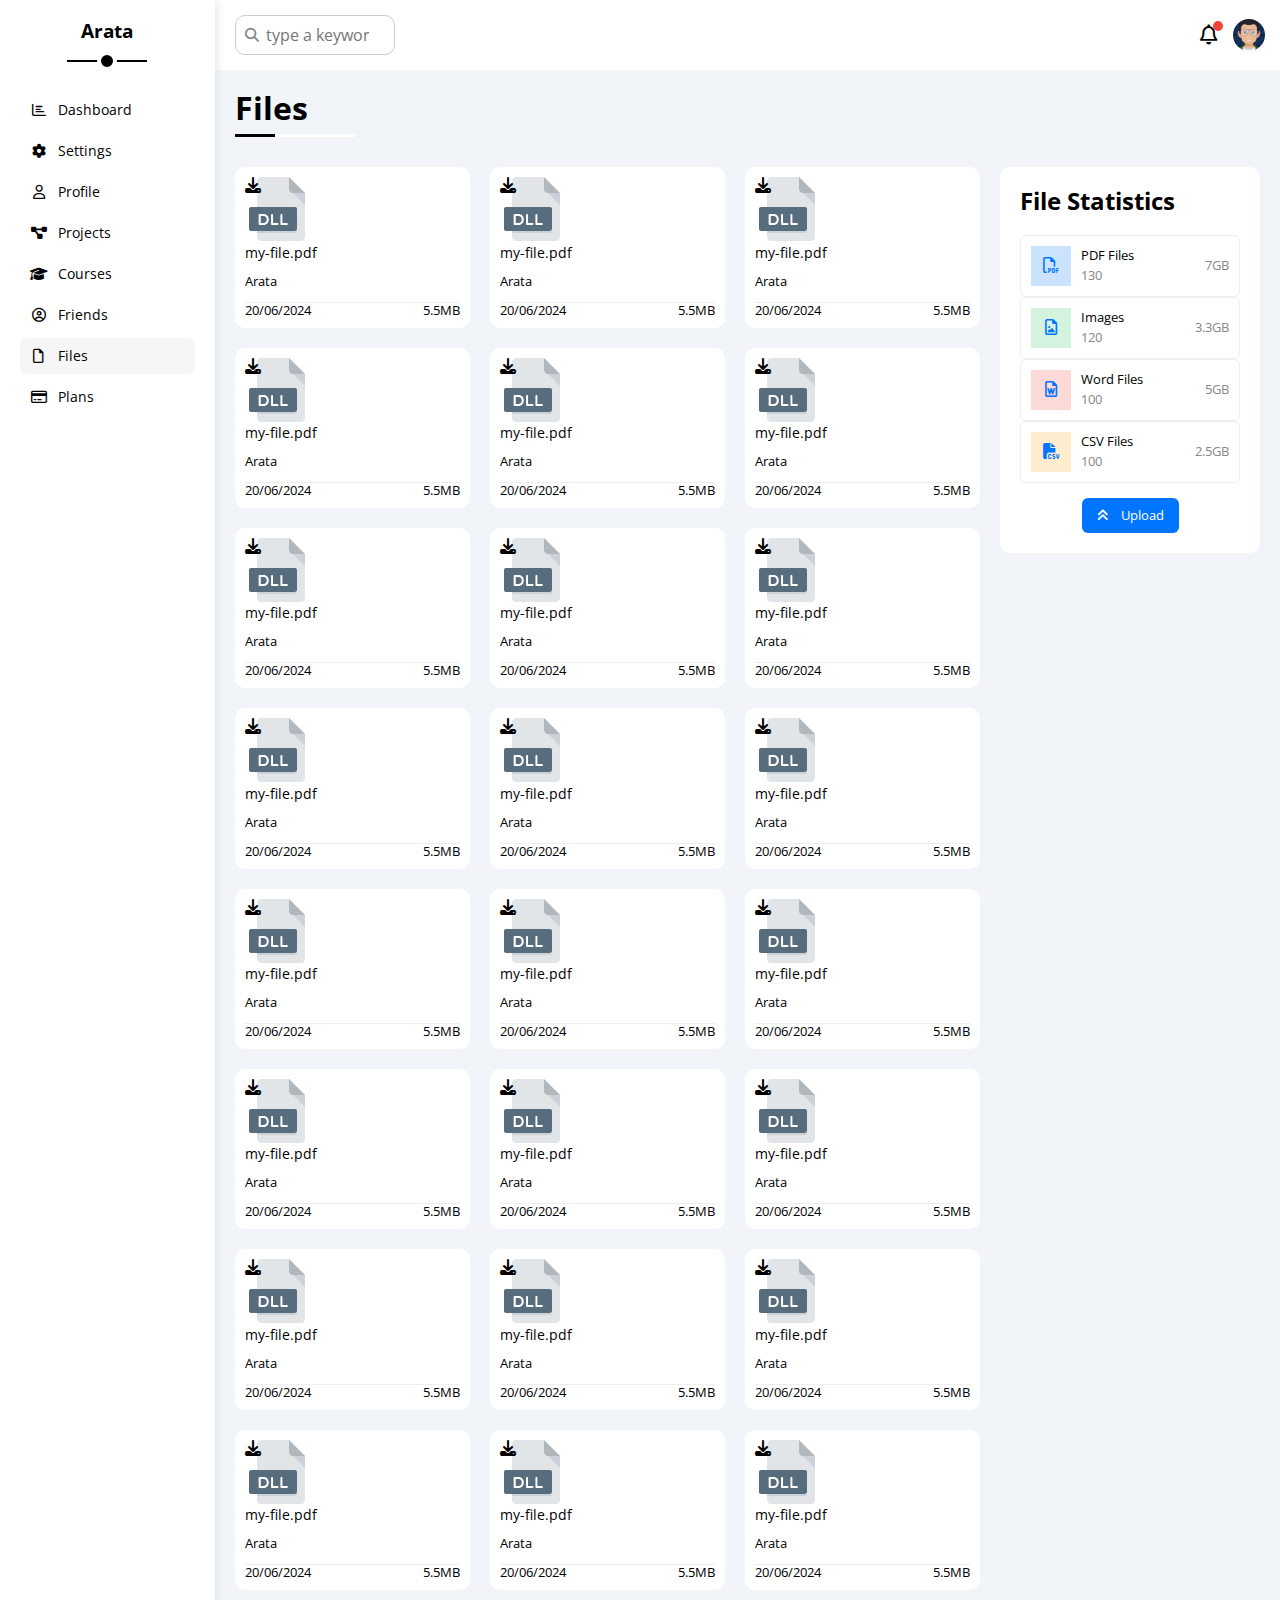
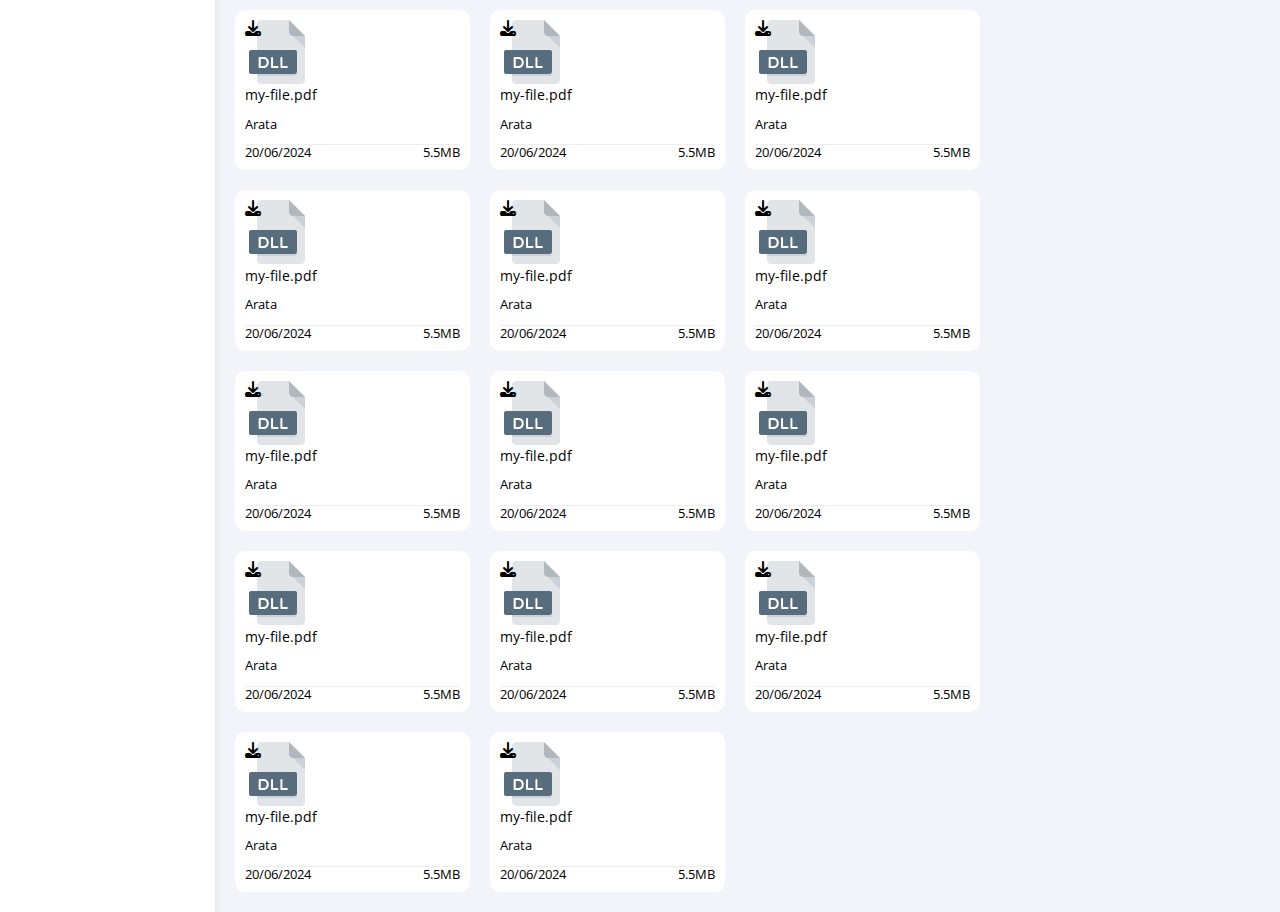
==== commit 128194be: "Update files.html" ====
--- a/files.html
+++ b/files.html
@@ -119,7 +119,7 @@
                         <div class="size c-gray">5GB</div>
                     </div>
                     <div class="d-flex align-center p-10 rad-6 mb-15 fs-13 border-eee">
-                        <i class="fa-regular fa-file-csv fa-lg orange center-flex c-blue icon"></i>
+                        <i class="fa-solid fa-file-csv fa-lg orange center-flex c-blue icon"></i>
                         <div class="info ">
                             <span>CSV Files</span>
                             <span class= "c-gray d-block mt-5">100</span>
@@ -632,4 +632,4 @@
     </div>
 </body>
 
-</html>+</html>
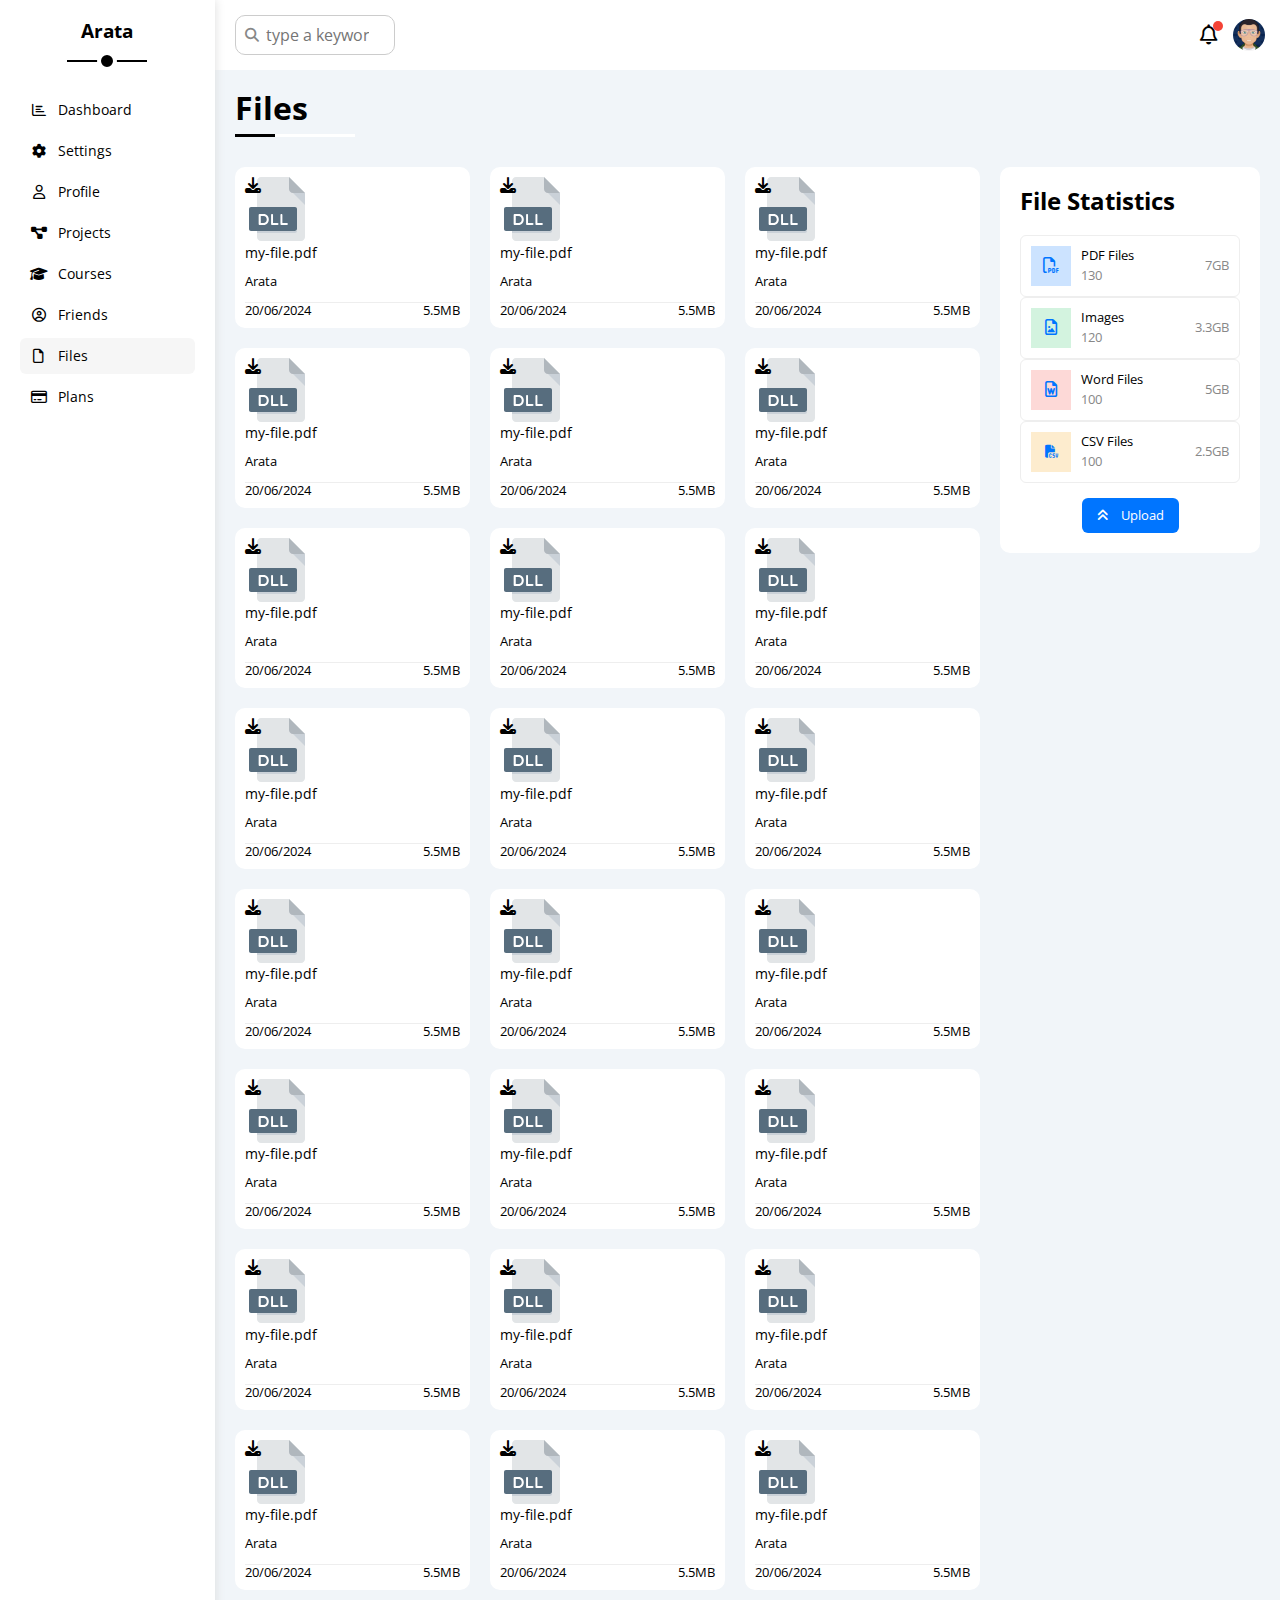
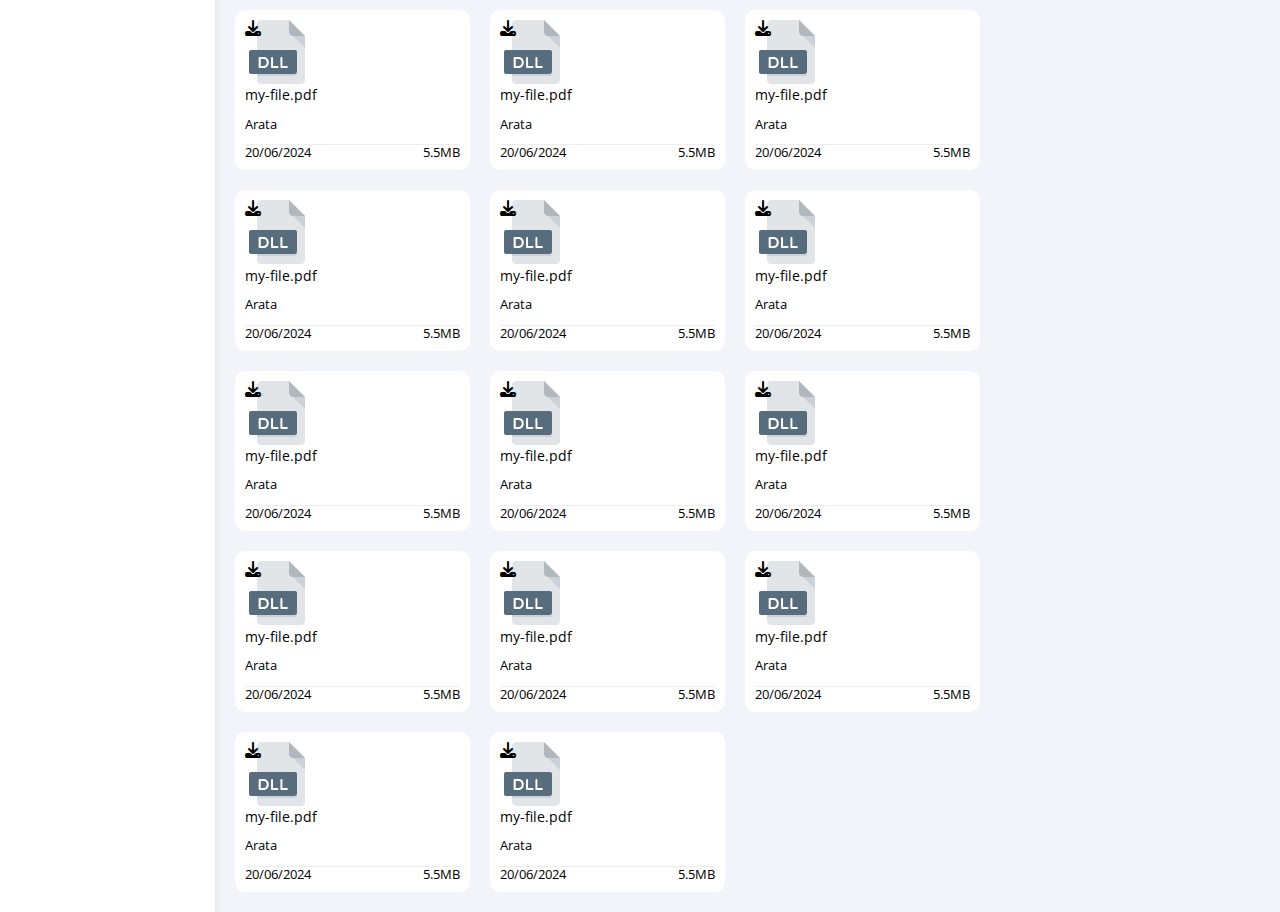
==== commit 7d9e4bca: "Update files.html" ====
--- a/files.html
+++ b/files.html
@@ -119,7 +119,7 @@
                         <div class="size c-gray">5GB</div>
                     </div>
                     <div class="d-flex align-center p-10 rad-6 mb-15 fs-13 border-eee">
-                        <i class="fa-solid fa-file-csv fa-lg orange center-flex c-blue icon"></i>
+                        <i class="fa-solid fa-file-csv orange center-flex c-blue icon"></i>
                         <div class="info ">
                             <span>CSV Files</span>
                             <span class= "c-gray d-block mt-5">100</span>
